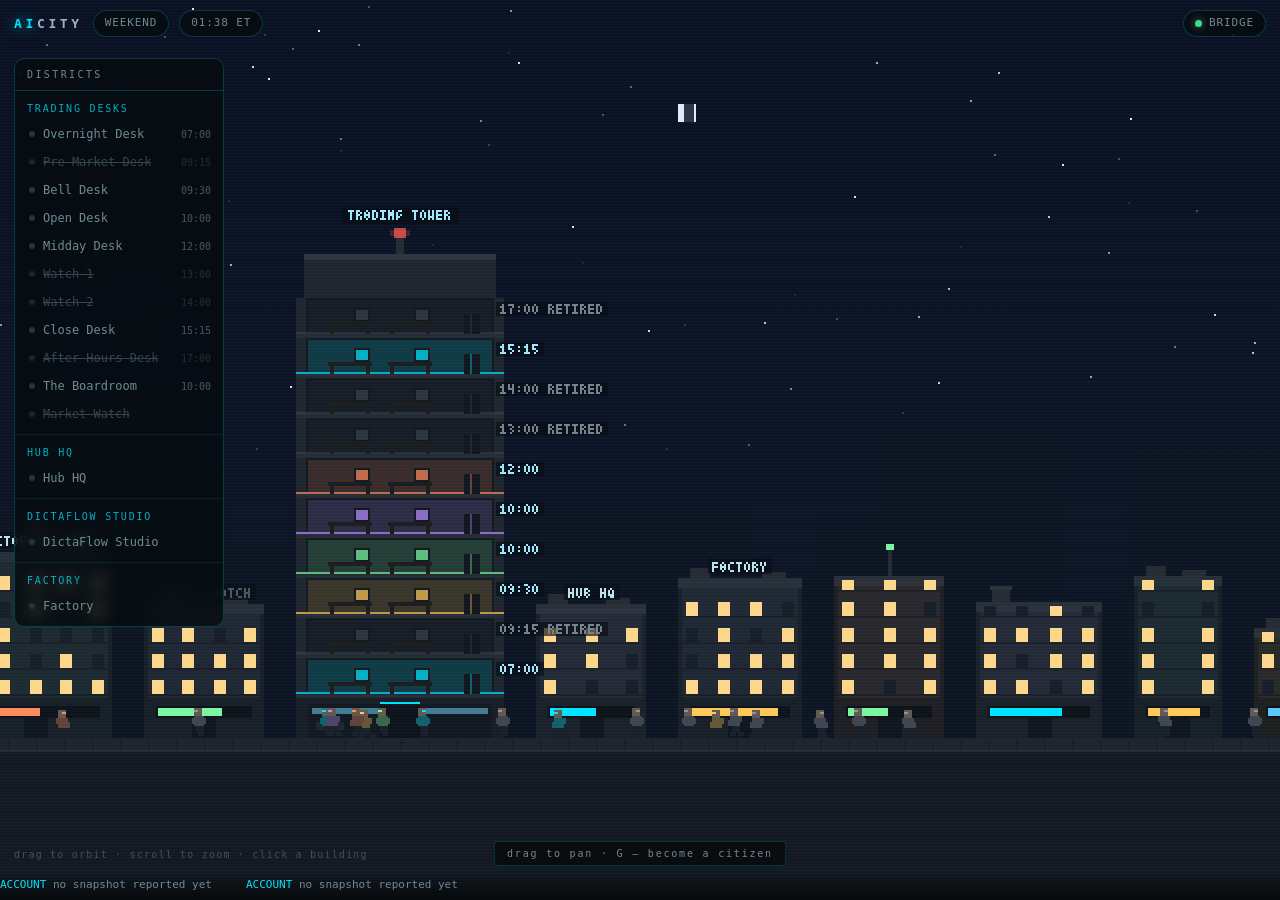
==== index.html @ 6813d1a9 "city: deploy 2026-08-03 14:14" ====
<!doctype html>
<html lang="en">
<head>
  <meta charset="utf-8" />
  <meta name="viewport" content="width=device-width, initial-scale=1, viewport-fit=cover" />
  <title>AI CITY</title>
  <script type="module" crossorigin src="./assets/index-B3OjhcSP.js"></script>
  <link rel="stylesheet" crossorigin href="./assets/index-Cf5vl6NW.css">
</head>
<body>
  <canvas id="scene"></canvas>

  <div id="boot">INITIALIZING CITY<span class="dots"></span></div>

  <header id="topbar">
    <div class="brand">AI<span>CITY</span></div>
    <div class="pill" id="market">--</div>
    <div class="pill mono" id="clock">--:--</div>
    <div class="spacer"></div>
    <div class="pill" id="link"><i class="dot"></i><span>bridge</span></div>
  </header>

  <aside id="roster">
    <div class="roster-title">DISTRICTS</div>
    <div id="roster-list"></div>
  </aside>

  <section id="panel" class="closed">
    <button id="panel-close" title="Close">&times;</button>
    <div id="panel-body"></div>
  </section>

  <footer id="ticker"><div id="ticker-track"></div></footer>

  <div id="hint">drag to orbit &middot; scroll to zoom &middot; click a building</div>

</body>
</html>
---- assets/index-Cf5vl6NW.css ----
:root{--acc:#00e5ff;--acc-dim:#0b7c8a;--bg:#060809;--panel:#060c0fd1;--line:#00e5ff38;--text:#cfe9ee;--muted:#6d8b93;--warn:#ff5f56;--good:#38e08a}*{box-sizing:border-box}html,body{background:var(--bg);height:100%;color:var(--text);-webkit-font-smoothing:antialiased;margin:0;font:13px/1.5 ui-monospace,Cascadia Mono,JetBrains Mono,Consolas,monospace;overflow:hidden}#scene{width:100%;height:100%;image-rendering:pixelated;cursor:grab;display:block;position:fixed;inset:0}#scene:active{cursor:grabbing}body:after{content:"";pointer-events:none;z-index:5;background:repeating-linear-gradient(#00e5ff09 0 1px,#0000 1px 3px);position:fixed;inset:0}#boot{letter-spacing:.3em;color:var(--acc);text-shadow:0 0 12px var(--acc);z-index:50;place-content:center;transition:opacity .6s;display:grid;position:fixed;inset:0}#boot.gone{opacity:0;pointer-events:none}.dots:after{content:"...";animation:1.2s steps(4,end) infinite dots}@keyframes dots{0%{content:""}33%{content:"."}66%{content:".."}to{content:"..."}}#topbar{z-index:10;pointer-events:none;align-items:center;gap:10px;padding:10px 14px;display:flex;position:fixed;top:0;left:0;right:0}#topbar>*{pointer-events:auto}.spacer{flex:1}.brand{letter-spacing:.28em;color:var(--acc);text-shadow:0 0 14px #00e5ffb3;font-weight:700}.brand span{color:var(--text);text-shadow:none;opacity:.75}.pill{border:1px solid var(--line);background:var(--panel);-webkit-backdrop-filter:blur(6px);backdrop-filter:blur(6px);letter-spacing:.08em;text-transform:uppercase;color:var(--muted);border-radius:999px;align-items:center;gap:7px;padding:4px 11px;font-size:11px;display:inline-flex}.pill.live{color:var(--acc);border-color:#00e5ff80;box-shadow:inset 0 0 16px #00e5ff2e}.mono{font-variant-numeric:tabular-nums}.dot{background:var(--warn);border-radius:50%;width:7px;height:7px;box-shadow:0 0 8px}.pill.ok .dot{background:var(--good)}#roster{z-index:10;background:var(--panel);border:1px solid var(--line);-webkit-backdrop-filter:blur(8px);backdrop-filter:blur(8px);border-radius:10px;width:210px;position:fixed;top:58px;left:14px;overflow:hidden}.roster-title{letter-spacing:.24em;color:var(--muted);border-bottom:1px solid var(--line);padding:8px 12px;font-size:10px}.rgroup{padding:6px 0}.rgroup+.rgroup{border-top:1px solid #00e5ff1a}.rgroup-name{letter-spacing:.18em;color:var(--acc);opacity:.75;padding:4px 12px;font-size:10px}.ritem{cursor:pointer;color:var(--muted);border-left:2px solid #0000;align-items:center;gap:8px;padding:5px 12px;font-size:12px;display:flex}.ritem:hover{color:var(--text);background:#00e5ff12}.ritem.sel{border-left-color:var(--acc);color:var(--text);background:#00e5ff17}.ritem .s{background:#24343a;border-radius:50%;flex:none;width:6px;height:6px}.ritem .s.active{background:var(--acc);box-shadow:0 0 9px var(--acc)}.ritem .s.idle{background:var(--acc-dim)}.ritem .s.error{background:var(--warn);box-shadow:0 0 9px var(--warn)}.ritem .s.retired{background:#3a4149}.ritem.retired{opacity:.45}.ritem.retired .t{text-decoration:line-through;text-decoration-thickness:1px}.ritem .t{white-space:nowrap;text-overflow:ellipsis;flex:1;overflow:hidden}.ritem .at{opacity:.6;font-size:10px}#panel{z-index:12;background:var(--panel);border:1px solid var(--line);-webkit-backdrop-filter:blur(10px);backdrop-filter:blur(10px);border-radius:10px;flex-direction:column;width:380px;max-width:calc(100vw - 28px);transition:transform .28s,opacity .28s;display:flex;position:fixed;top:58px;bottom:52px;right:14px;box-shadow:0 0 40px #00e5ff1a}#panel.closed{opacity:0;pointer-events:none;transform:translate(calc(100% + 20px))}#panel-close{color:var(--muted);cursor:pointer;z-index:2;background:0 0;border:none;font-size:20px;line-height:1;position:absolute;top:6px;right:8px}#panel-close:hover{color:var(--acc)}#panel-body{scrollbar-width:thin;flex:1;padding:14px;overflow:auto}.p-name{color:var(--acc);text-shadow:0 0 12px #00e5ff80;letter-spacing:.06em;font-size:16px}.p-sub{color:var(--muted);letter-spacing:.1em;text-transform:uppercase;margin-top:2px;font-size:11px}.p-role{color:var(--text);opacity:.85;margin:10px 0 4px}.p-sec{letter-spacing:.22em;color:var(--muted);border-bottom:1px solid #00e5ff24;margin:16px 0 6px;padding-bottom:4px;font-size:10px}.sec-toggle{cursor:pointer;-webkit-user-select:none;user-select:none}.sec-toggle:after{content:" ▸";color:var(--acc)}.sec-toggle.expanded:after{content:" ▾"}.sec-toggle:hover{color:var(--acc)}.sec-body{display:none}.sec-body.open{display:block}.kv{justify-content:space-between;gap:10px;padding:3px 0;font-size:12px;display:flex}.kv b{color:var(--muted);font-weight:500}.kv span{font-variant-numeric:tabular-nums}.pos{border-bottom:1px dashed #00e5ff1a;justify-content:space-between;padding:5px 0;display:flex}.pos .tk{color:var(--acc)}.pos-click{cursor:pointer}.pos-click:hover{background:#00e5ff0f}.pos-click .tk:before{content:"▸ ";color:var(--muted)}.pos-click.expanded .tk:before{content:"▾ "}.pos-detail{border-left:1px solid #00e5ff2e;margin:0 0 6px 4px;padding:4px 0 8px 12px;display:none}.pos-detail.open{display:block}.gauge{background:linear-gradient(90deg,#ff5f5659,#00e5ff59);border-radius:3px;height:5px;margin:8px 0 3px;position:relative;overflow:hidden}.gauge-fill{background:var(--acc);height:100%;box-shadow:0 0 8px var(--acc)}.gauge-ends{justify-content:space-between;font-size:10px;display:flex}.up{color:var(--good)}.down{color:var(--warn)}.ev{color:var(--muted);gap:8px;padding:4px 0;font-size:11px;display:flex}.ev time{color:var(--acc-dim);font-variant-numeric:tabular-nums;flex:none}.empty{color:var(--muted);opacity:.6;padding:6px 0;font-style:italic}.note{color:var(--muted);opacity:.85;padding:4px 0 8px;font-size:11px;line-height:1.45}.tag-dim,.tag-warn{letter-spacing:.08em;text-transform:uppercase;vertical-align:middle;border-radius:3px;margin-left:6px;padding:1px 5px;font-size:9px}.tag-dim{color:var(--muted);border:1px solid #ffffff29}.tag-warn{color:var(--warn);border:1px solid #ffb02066}.chat-log{flex-direction:column;gap:8px;margin:8px 0;display:flex}.msg{white-space:pre-wrap;word-break:break-word;border-radius:8px;padding:7px 10px;font-size:12px}.msg.me{background:#00e5ff1f;border:1px solid #00e5ff47;align-self:flex-end;max-width:88%}.msg.them{background:#ffffff0a;border:1px solid #00e5ff1f;max-width:94%}.msg.err{color:#ffb4af;background:#ff5f561f;border:1px solid #ff5f5666}.msg.pending{color:var(--muted);font-style:italic}.chat-form{gap:6px;margin-top:8px;display:flex}.chat-form input{border:1px solid var(--line);min-width:0;color:var(--text);font:inherit;background:#0006;border-radius:7px;flex:1;padding:8px 10px;font-size:12px}.chat-form input:focus{border-color:var(--acc);outline:none;box-shadow:0 0 12px #00e5ff33}.chat-form button{color:var(--acc);cursor:pointer;font:inherit;background:#00e5ff24;border:1px solid #00e5ff73;border-radius:7px;padding:0 14px;font-size:12px}.chat-form button:hover:not(:disabled){background:#00e5ff42}.chat-form button:disabled{opacity:.4;cursor:default}#ticker{z-index:10;background:linear-gradient(#0000,#060809f2);border-top:1px solid #00e5ff24;align-items:center;height:30px;display:flex;position:fixed;bottom:0;left:0;right:0;overflow:hidden}#ticker-track{white-space:nowrap;color:var(--muted);gap:34px;font-size:11px;animation:120s linear infinite slide;display:flex}#ticker-track b{color:var(--acc);font-weight:500}@keyframes slide{0%{transform:translate(0)}to{transform:translate(-50%)}}#hint{z-index:10;letter-spacing:.12em;color:var(--muted);opacity:.5;pointer-events:none;font-size:10px;position:fixed;bottom:38px;left:14px}@media (width<=760px){#roster{display:none}#panel{width:auto;top:52px;left:10px;right:10px}#hint{display:none}}#fly-hint{z-index:6;letter-spacing:.18em;color:var(--muted);pointer-events:none;white-space:nowrap;background:#060809b8;border:1px solid #00e5ff2e;border-radius:3px;padding:4px 12px;font-size:10px;position:fixed;bottom:34px;left:50%;transform:translate(-50%)}#fly-hint.on{color:var(--acc);border-color:#00e5ff80}#token-btn{font:inherit;letter-spacing:.08em;text-transform:uppercase;color:var(--warn);background:var(--panel);border:1px solid var(--warn);cursor:pointer;border-radius:999px;padding:4px 11px;font-size:11px}#token-btn:hover{color:var(--bg);background:var(--warn)}
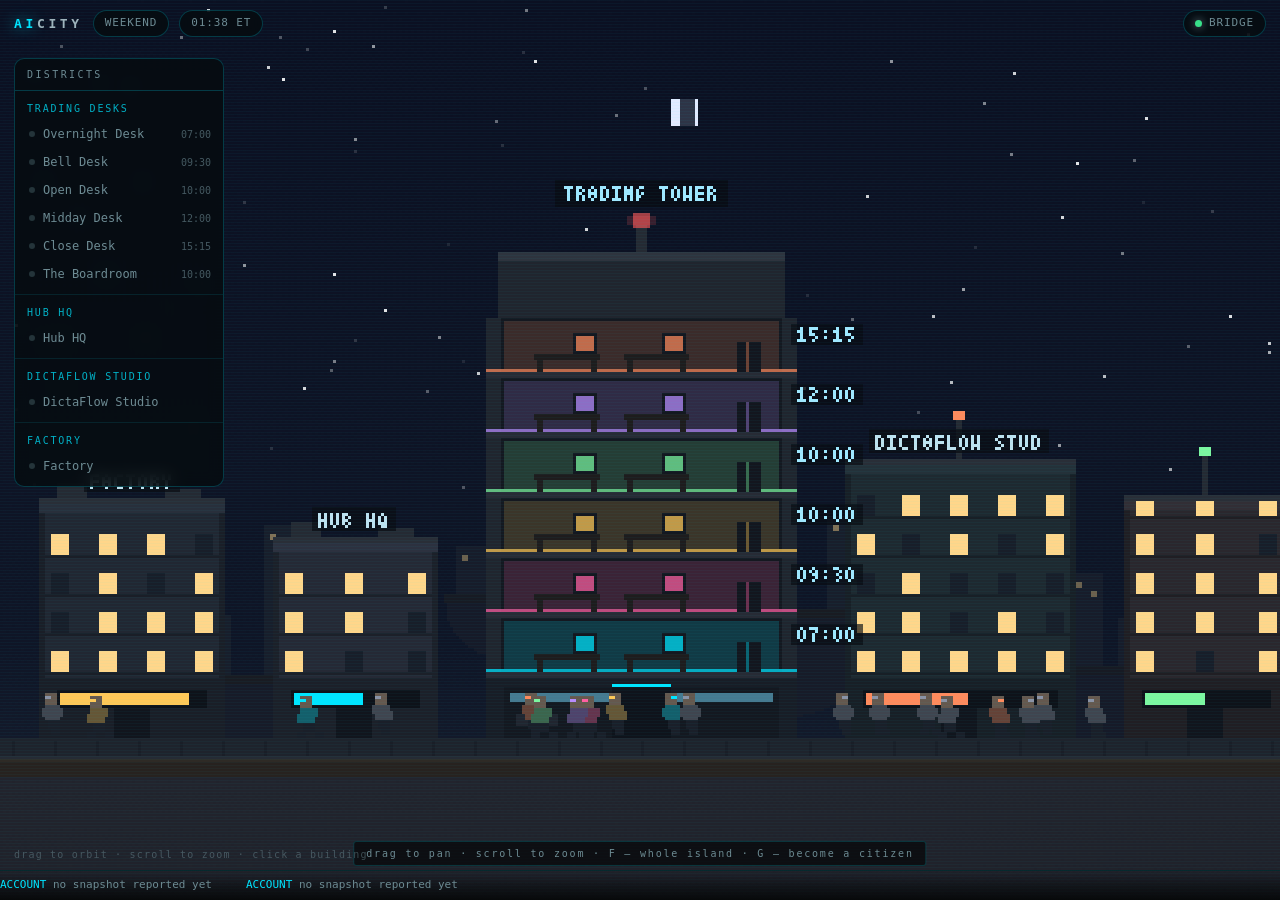
==== commit 0774426f: "city: deploy 2026-08-03 14:28" ====
--- a/index.html
+++ b/index.html
@@ -4,7 +4,7 @@
   <meta charset="utf-8" />
   <meta name="viewport" content="width=device-width, initial-scale=1, viewport-fit=cover" />
   <title>AI CITY</title>
-  <script type="module" crossorigin src="./assets/index-B3OjhcSP.js"></script>
+  <script type="module" crossorigin src="./assets/index-BJUnOMNM.js"></script>
   <link rel="stylesheet" crossorigin href="./assets/index-Cf5vl6NW.css">
 </head>
 <body>
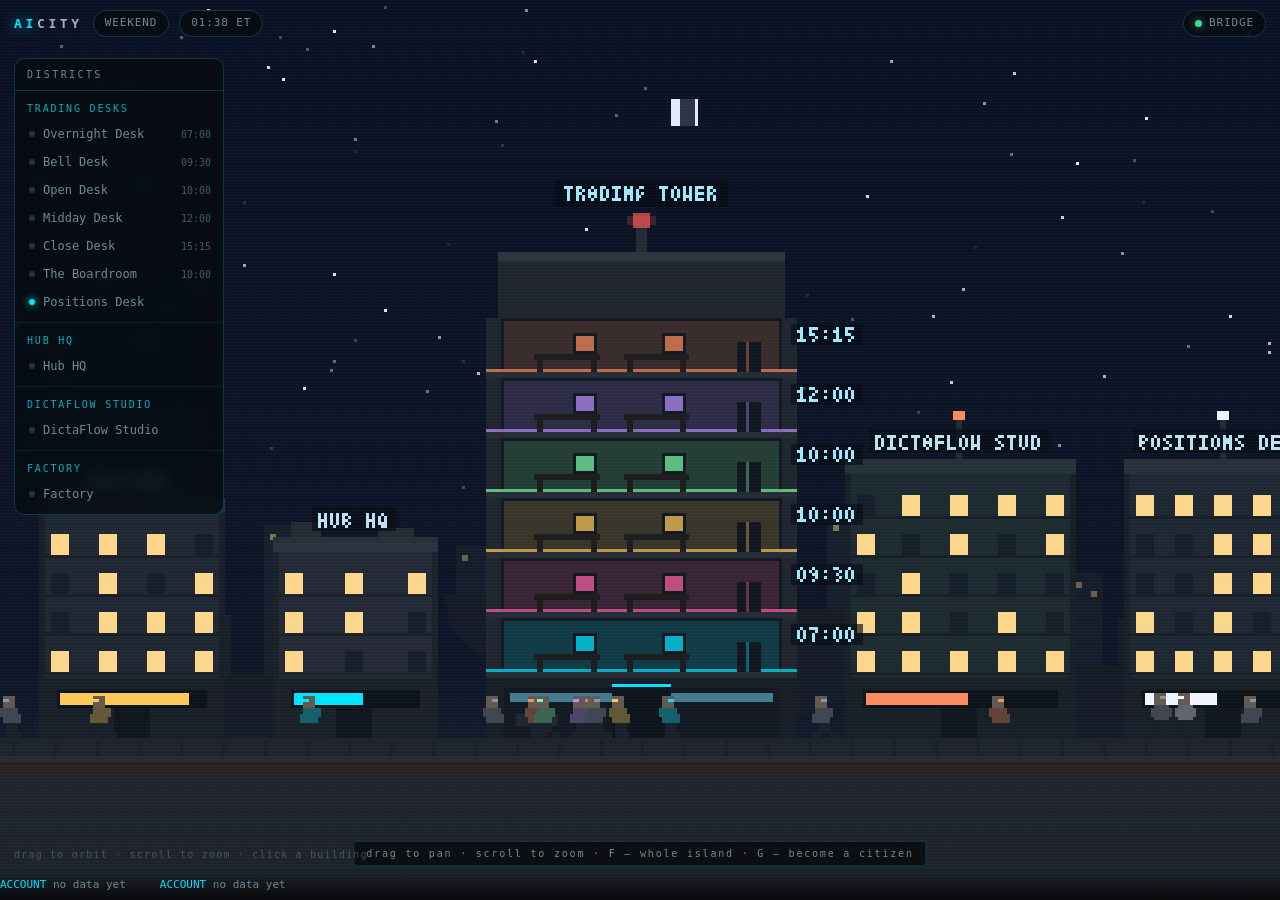
==== commit 638455e1: "city: deploy 2026-08-03 17:28" ====
--- a/index.html
+++ b/index.html
@@ -4,8 +4,8 @@
   <meta charset="utf-8" />
   <meta name="viewport" content="width=device-width, initial-scale=1, viewport-fit=cover" />
   <title>AI CITY</title>
-  <script type="module" crossorigin src="./assets/index-BJUnOMNM.js"></script>
-  <link rel="stylesheet" crossorigin href="./assets/index-Cf5vl6NW.css">
+  <script type="module" crossorigin src="./assets/index-D1VXGylU.js"></script>
+  <link rel="stylesheet" crossorigin href="./assets/index-CCZ6mVOI.css">
 </head>
 <body>
   <canvas id="scene"></canvas>
--- a/assets/index-CCZ6mVOI.css
+++ b/assets/index-CCZ6mVOI.css
@@ -0,0 +1 @@
+:root{--acc:#00e5ff;--acc-dim:#0b7c8a;--bg:#060809;--panel:#060c0fd1;--line:#00e5ff38;--text:#cfe9ee;--muted:#6d8b93;--warn:#ff5f56;--good:#38e08a}*{box-sizing:border-box}html,body{background:var(--bg);height:100%;color:var(--text);-webkit-font-smoothing:antialiased;margin:0;font:13px/1.5 ui-monospace,Cascadia Mono,JetBrains Mono,Consolas,monospace;overflow:hidden}#scene{width:100%;height:100%;image-rendering:pixelated;cursor:grab;display:block;position:fixed;inset:0}#scene:active{cursor:grabbing}body:after{content:"";pointer-events:none;z-index:5;background:repeating-linear-gradient(#00e5ff09 0 1px,#0000 1px 3px);position:fixed;inset:0}#boot{letter-spacing:.3em;color:var(--acc);text-shadow:0 0 12px var(--acc);z-index:50;place-content:center;transition:opacity .6s;display:grid;position:fixed;inset:0}#boot.gone{opacity:0;pointer-events:none}.dots:after{content:"...";animation:1.2s steps(4,end) infinite dots}@keyframes dots{0%{content:""}33%{content:"."}66%{content:".."}to{content:"..."}}#topbar{z-index:10;pointer-events:none;align-items:center;gap:10px;padding:10px 14px;display:flex;position:fixed;top:0;left:0;right:0}#topbar>*{pointer-events:auto}.spacer{flex:1}.brand{letter-spacing:.28em;color:var(--acc);text-shadow:0 0 14px #00e5ffb3;font-weight:700}.brand span{color:var(--text);text-shadow:none;opacity:.75}.pill{border:1px solid var(--line);background:var(--panel);-webkit-backdrop-filter:blur(6px);backdrop-filter:blur(6px);letter-spacing:.08em;text-transform:uppercase;color:var(--muted);border-radius:999px;align-items:center;gap:7px;padding:4px 11px;font-size:11px;display:inline-flex}.pill.live{color:var(--acc);border-color:#00e5ff80;box-shadow:inset 0 0 16px #00e5ff2e}.mono{font-variant-numeric:tabular-nums}.dot{background:var(--warn);border-radius:50%;width:7px;height:7px;box-shadow:0 0 8px}.pill.ok .dot{background:var(--good)}#roster{z-index:10;background:var(--panel);border:1px solid var(--line);-webkit-backdrop-filter:blur(8px);backdrop-filter:blur(8px);border-radius:10px;width:210px;position:fixed;top:58px;left:14px;overflow:hidden}.roster-title{letter-spacing:.24em;color:var(--muted);border-bottom:1px solid var(--line);padding:8px 12px;font-size:10px}.rgroup{padding:6px 0}.rgroup+.rgroup{border-top:1px solid #00e5ff1a}.rgroup-name{letter-spacing:.18em;color:var(--acc);opacity:.75;padding:4px 12px;font-size:10px}.ritem{cursor:pointer;color:var(--muted);border-left:2px solid #0000;align-items:center;gap:8px;padding:5px 12px;font-size:12px;display:flex}.ritem:hover{color:var(--text);background:#00e5ff12}.ritem.sel{border-left-color:var(--acc);color:var(--text);background:#00e5ff17}.ritem .s{background:#24343a;border-radius:50%;flex:none;width:6px;height:6px}.ritem .s.active{background:var(--acc);box-shadow:0 0 9px var(--acc)}.ritem .s.idle{background:var(--acc-dim)}.ritem .s.error{background:var(--warn);box-shadow:0 0 9px var(--warn)}.ritem .s.retired{background:#3a4149}.ritem.retired{opacity:.45}.ritem.retired .t{text-decoration:line-through;text-decoration-thickness:1px}.ritem .t{white-space:nowrap;text-overflow:ellipsis;flex:1;overflow:hidden}.ritem .at{opacity:.6;font-size:10px}#panel{z-index:12;background:var(--panel);border:1px solid var(--line);-webkit-backdrop-filter:blur(10px);backdrop-filter:blur(10px);border-radius:10px;flex-direction:column;width:380px;max-width:calc(100vw - 28px);transition:transform .28s,opacity .28s;display:flex;position:fixed;top:58px;bottom:52px;right:14px;box-shadow:0 0 40px #00e5ff1a}#panel.closed{opacity:0;pointer-events:none;transform:translate(calc(100% + 20px))}#panel-close{color:var(--muted);cursor:pointer;z-index:2;background:0 0;border:none;font-size:20px;line-height:1;position:absolute;top:6px;right:8px}#panel-close:hover{color:var(--acc)}#panel-body{scrollbar-width:thin;flex:1;padding:14px;overflow:auto}.p-name{color:var(--acc);text-shadow:0 0 12px #00e5ff80;letter-spacing:.06em;font-size:16px}.p-sub{color:var(--muted);letter-spacing:.1em;text-transform:uppercase;margin-top:2px;font-size:11px}.p-role{color:var(--text);opacity:.85;margin:10px 0 4px}.p-sec{letter-spacing:.22em;color:var(--muted);border-bottom:1px solid #00e5ff24;margin:16px 0 6px;padding-bottom:4px;font-size:10px}.sec-toggle{cursor:pointer;-webkit-user-select:none;user-select:none}.sec-toggle:after{content:" ▸";color:var(--acc)}.sec-toggle.expanded:after{content:" ▾"}.sec-toggle:hover{color:var(--acc)}.sec-body{display:none}.sec-body.open{display:block}.kv{justify-content:space-between;gap:10px;padding:3px 0;font-size:12px;display:flex}.kv b{color:var(--muted);font-weight:500}.kv span{font-variant-numeric:tabular-nums}.pos{border-bottom:1px dashed #00e5ff1a;justify-content:space-between;padding:5px 0;display:flex}.pos .tk{color:var(--acc)}.pos-click{cursor:pointer}.pos-click:hover{background:#00e5ff0f}.pos-click .tk:before{content:"▸ ";color:var(--muted)}.pos-click.expanded .tk:before{content:"▾ "}.pos-detail{border-left:1px solid #00e5ff2e;margin:0 0 6px 4px;padding:4px 0 8px 12px;display:none}.pos-detail.open{display:block}.gauge{background:linear-gradient(90deg,#ff5f5659,#00e5ff59);border-radius:3px;height:5px;margin:8px 0 3px;position:relative;overflow:hidden}.gauge-fill{background:var(--acc);height:100%;box-shadow:0 0 8px var(--acc)}.gauge-ends{justify-content:space-between;font-size:10px;display:flex}.up{color:var(--good)}.down{color:var(--warn)}.ev{color:var(--muted);gap:8px;padding:4px 0;font-size:11px;display:flex}.ev time{color:var(--acc-dim);font-variant-numeric:tabular-nums;flex:none}.empty{color:var(--muted);opacity:.6;padding:6px 0;font-style:italic}.note{color:var(--muted);opacity:.85;padding:4px 0 8px;font-size:11px;line-height:1.45}.update-bar{flex-wrap:wrap;align-items:center;gap:9px;margin:10px 0 4px;display:flex}.update-btn{font:inherit;letter-spacing:.1em;color:var(--bg);background:var(--acc);cursor:pointer;border:0;border-radius:3px;padding:6px 12px;font-size:11px}.update-btn:hover{filter:brightness(1.12)}.update-btn:disabled{opacity:.5;cursor:default}.update-note{color:var(--muted);font-size:10px}.tag-dim,.tag-warn{letter-spacing:.08em;text-transform:uppercase;vertical-align:middle;border-radius:3px;margin-left:6px;padding:1px 5px;font-size:9px}.tag-dim{color:var(--muted);border:1px solid #ffffff29}.tag-warn{color:var(--warn);border:1px solid #ffb02066}.chat-log{flex-direction:column;gap:8px;margin:8px 0;display:flex}.msg{white-space:pre-wrap;word-break:break-word;border-radius:8px;padding:7px 10px;font-size:12px}.msg.me{background:#00e5ff1f;border:1px solid #00e5ff47;align-self:flex-end;max-width:88%}.msg.them{background:#ffffff0a;border:1px solid #00e5ff1f;max-width:94%}.msg.err{color:#ffb4af;background:#ff5f561f;border:1px solid #ff5f5666}.msg.pending{color:var(--muted);font-style:italic}.chat-form{gap:6px;margin-top:8px;display:flex}.chat-form input{border:1px solid var(--line);min-width:0;color:var(--text);font:inherit;background:#0006;border-radius:7px;flex:1;padding:8px 10px;font-size:12px}.chat-form input:focus{border-color:var(--acc);outline:none;box-shadow:0 0 12px #00e5ff33}.chat-form button{color:var(--acc);cursor:pointer;font:inherit;background:#00e5ff24;border:1px solid #00e5ff73;border-radius:7px;padding:0 14px;font-size:12px}.chat-form button:hover:not(:disabled){background:#00e5ff42}.chat-form button:disabled{opacity:.4;cursor:default}#ticker{z-index:10;background:linear-gradient(#0000,#060809f2);border-top:1px solid #00e5ff24;align-items:center;height:30px;display:flex;position:fixed;bottom:0;left:0;right:0;overflow:hidden}#ticker-track{white-space:nowrap;color:var(--muted);gap:34px;font-size:11px;animation:120s linear infinite slide;display:flex}#ticker-track b{color:var(--acc);font-weight:500}@keyframes slide{0%{transform:translate(0)}to{transform:translate(-50%)}}#hint{z-index:10;letter-spacing:.12em;color:var(--muted);opacity:.5;pointer-events:none;font-size:10px;position:fixed;bottom:38px;left:14px}@media (width<=760px){#roster{display:none}#panel{width:auto;top:52px;left:10px;right:10px}#hint{display:none}}#fly-hint{z-index:6;letter-spacing:.18em;color:var(--muted);pointer-events:none;white-space:nowrap;background:#060809b8;border:1px solid #00e5ff2e;border-radius:3px;padding:4px 12px;font-size:10px;position:fixed;bottom:34px;left:50%;transform:translate(-50%)}#fly-hint.on{color:var(--acc);border-color:#00e5ff80}#token-btn{font:inherit;letter-spacing:.08em;text-transform:uppercase;color:var(--warn);background:var(--panel);border:1px solid var(--warn);cursor:pointer;border-radius:999px;padding:4px 11px;font-size:11px}#token-btn:hover{color:var(--bg);background:var(--warn)}
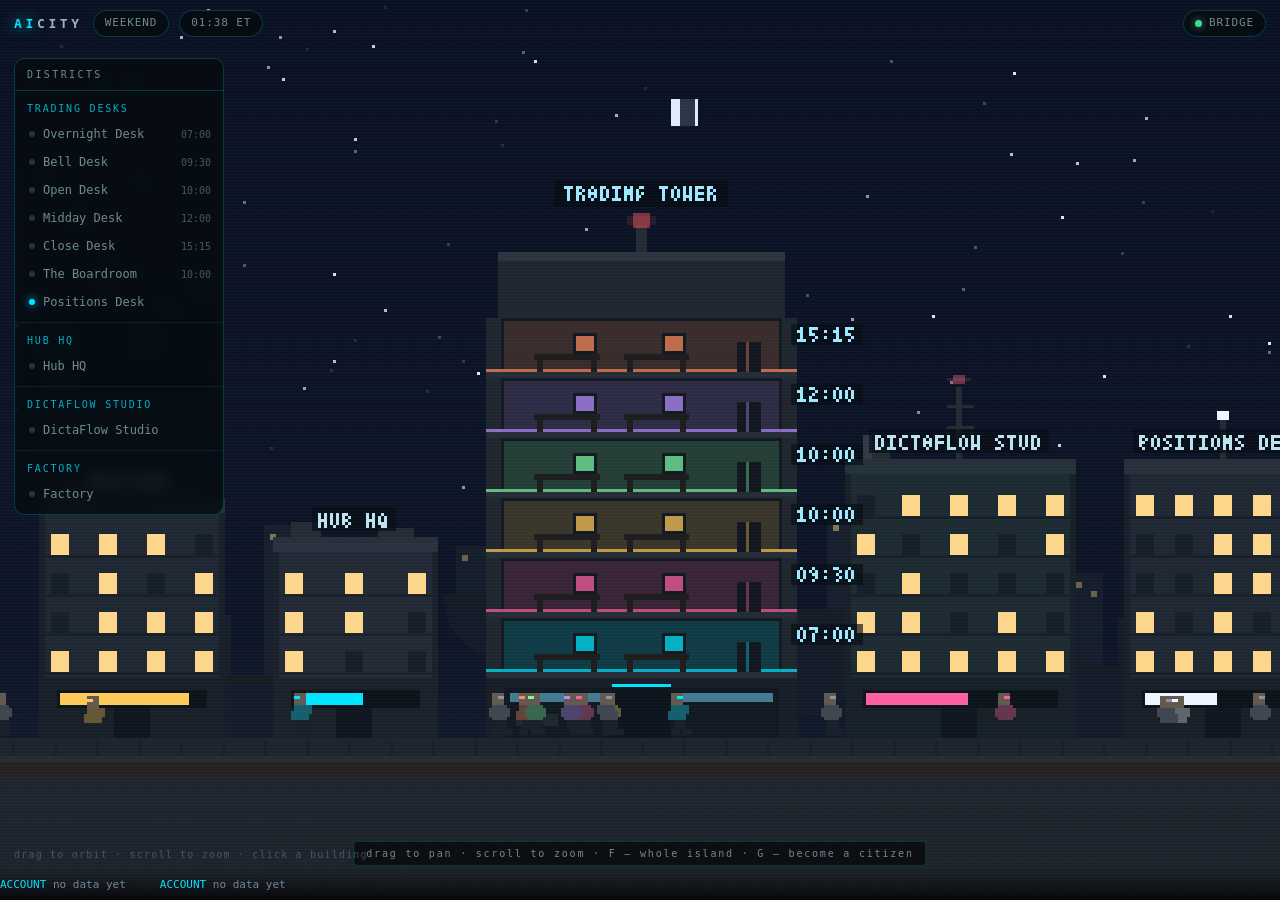
==== commit 640c1378: "city: deploy 2026-08-05 20:14" ====
--- a/index.html
+++ b/index.html
@@ -4,7 +4,7 @@
   <meta charset="utf-8" />
   <meta name="viewport" content="width=device-width, initial-scale=1, viewport-fit=cover" />
   <title>AI CITY</title>
-  <script type="module" crossorigin src="./assets/index-D1VXGylU.js"></script>
+  <script type="module" crossorigin src="./assets/index-DM2bS5pg.js"></script>
   <link rel="stylesheet" crossorigin href="./assets/index-CCZ6mVOI.css">
 </head>
 <body>
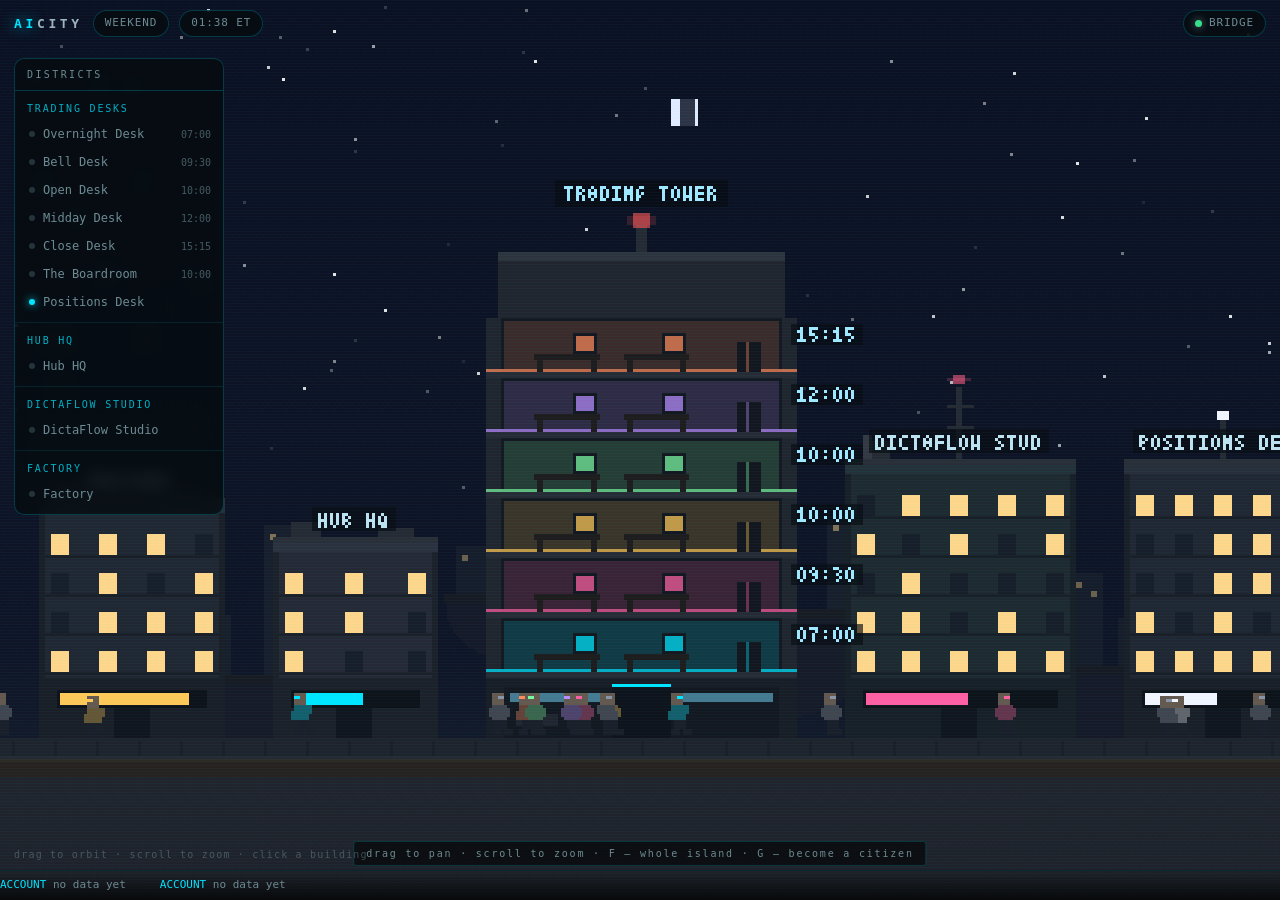
==== commit 76730a02: "city: deploy 2026-08-06 21:09" ====
--- a/index.html
+++ b/index.html
@@ -4,7 +4,7 @@
   <meta charset="utf-8" />
   <meta name="viewport" content="width=device-width, initial-scale=1, viewport-fit=cover" />
   <title>AI CITY</title>
-  <script type="module" crossorigin src="./assets/index-DM2bS5pg.js"></script>
+  <script type="module" crossorigin src="./assets/index-m_goEES6.js"></script>
   <link rel="stylesheet" crossorigin href="./assets/index-CCZ6mVOI.css">
 </head>
 <body>
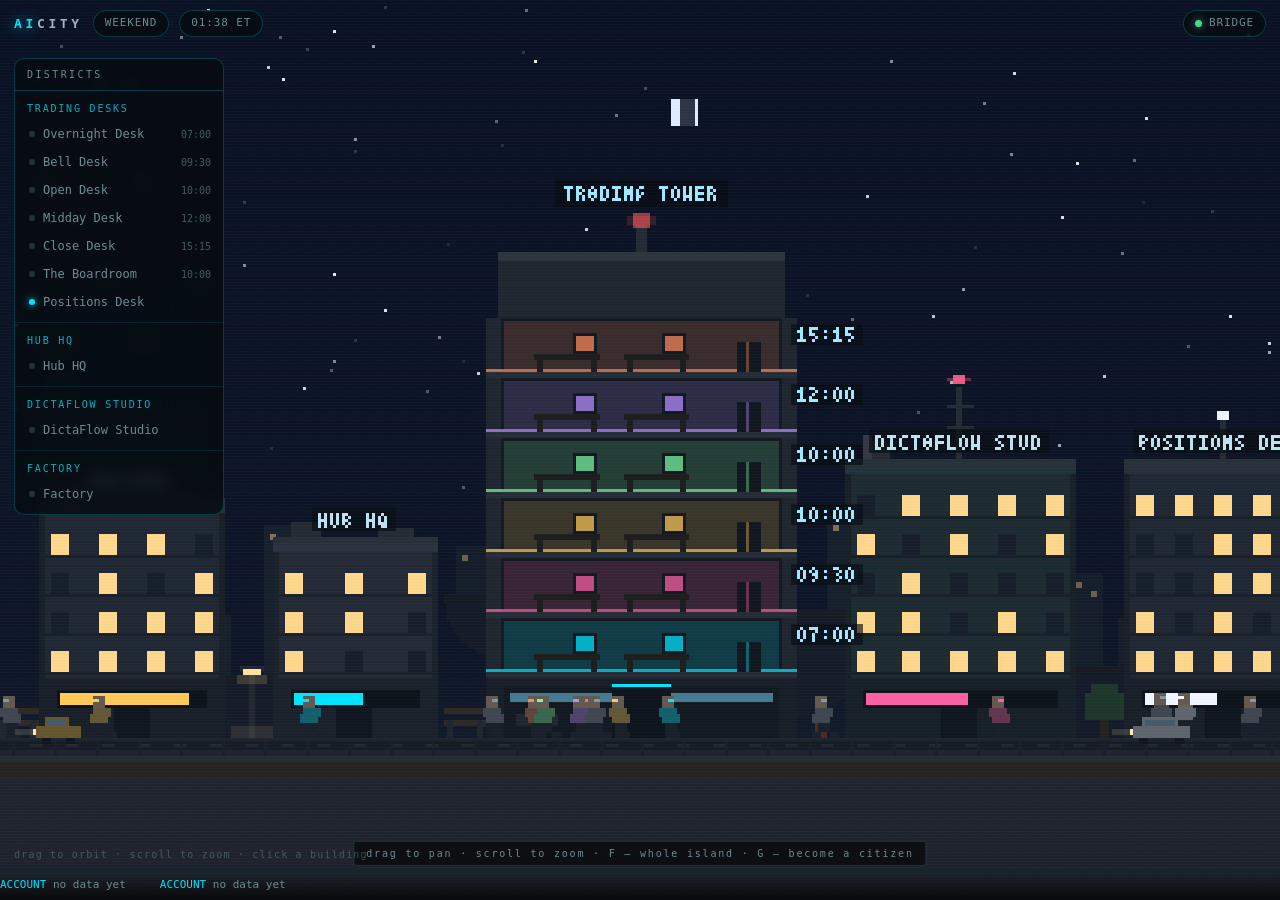
==== commit 5695da8d: "city: deploy 2026-08-12 19:44" ====
--- a/index.html
+++ b/index.html
@@ -4,7 +4,7 @@
   <meta charset="utf-8" />
   <meta name="viewport" content="width=device-width, initial-scale=1, viewport-fit=cover" />
   <title>AI CITY</title>
-  <script type="module" crossorigin src="./assets/index-m_goEES6.js"></script>
+  <script type="module" crossorigin src="./assets/index-C3PBvG4V.js"></script>
   <link rel="stylesheet" crossorigin href="./assets/index-CCZ6mVOI.css">
 </head>
 <body>
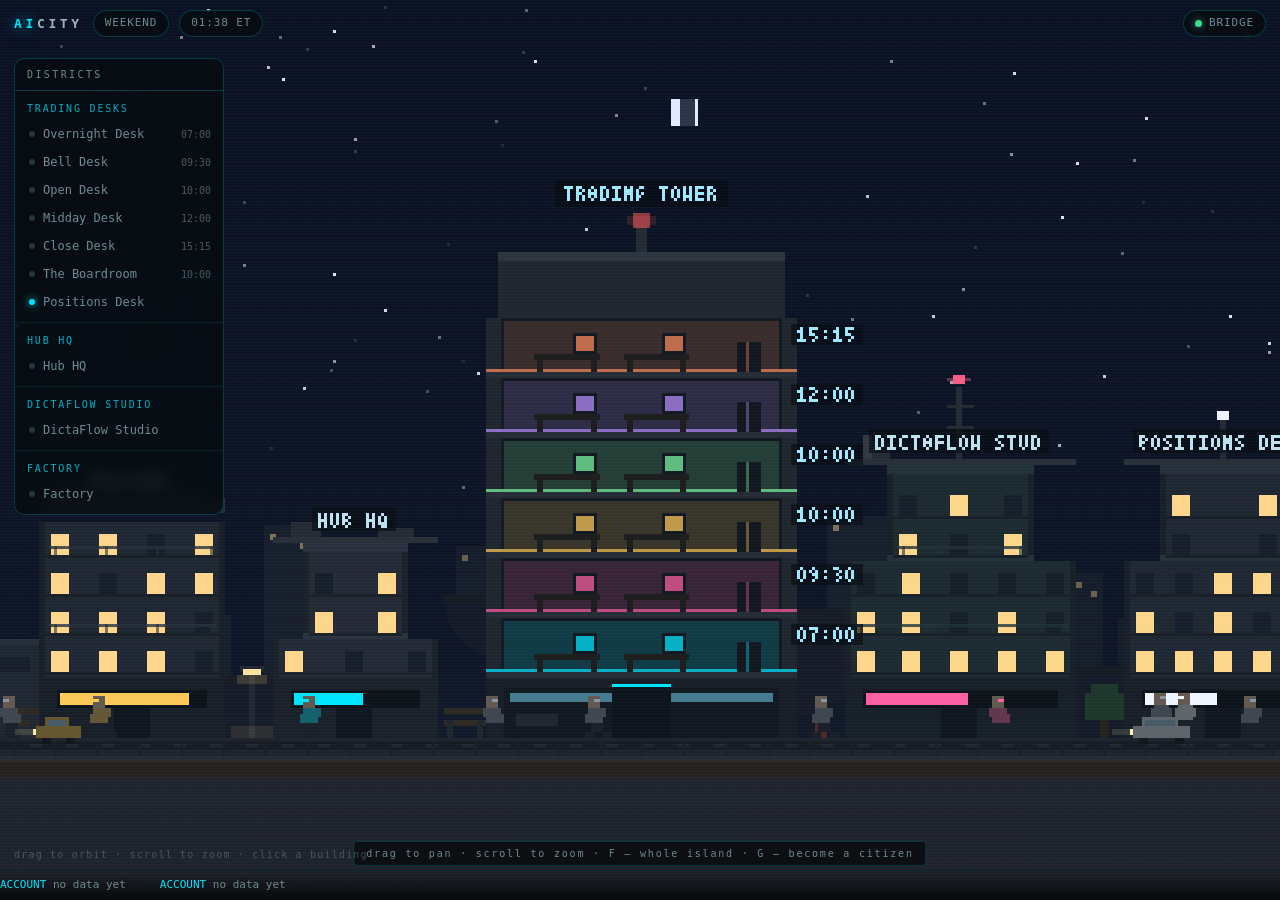
==== commit cd02d73f: "city: deploy 2026-08-12 20:20" ====
--- a/index.html
+++ b/index.html
@@ -4,7 +4,7 @@
   <meta charset="utf-8" />
   <meta name="viewport" content="width=device-width, initial-scale=1, viewport-fit=cover" />
   <title>AI CITY</title>
-  <script type="module" crossorigin src="./assets/index-C3PBvG4V.js"></script>
+  <script type="module" crossorigin src="./assets/index-BDGviCJx.js"></script>
   <link rel="stylesheet" crossorigin href="./assets/index-CCZ6mVOI.css">
 </head>
 <body>
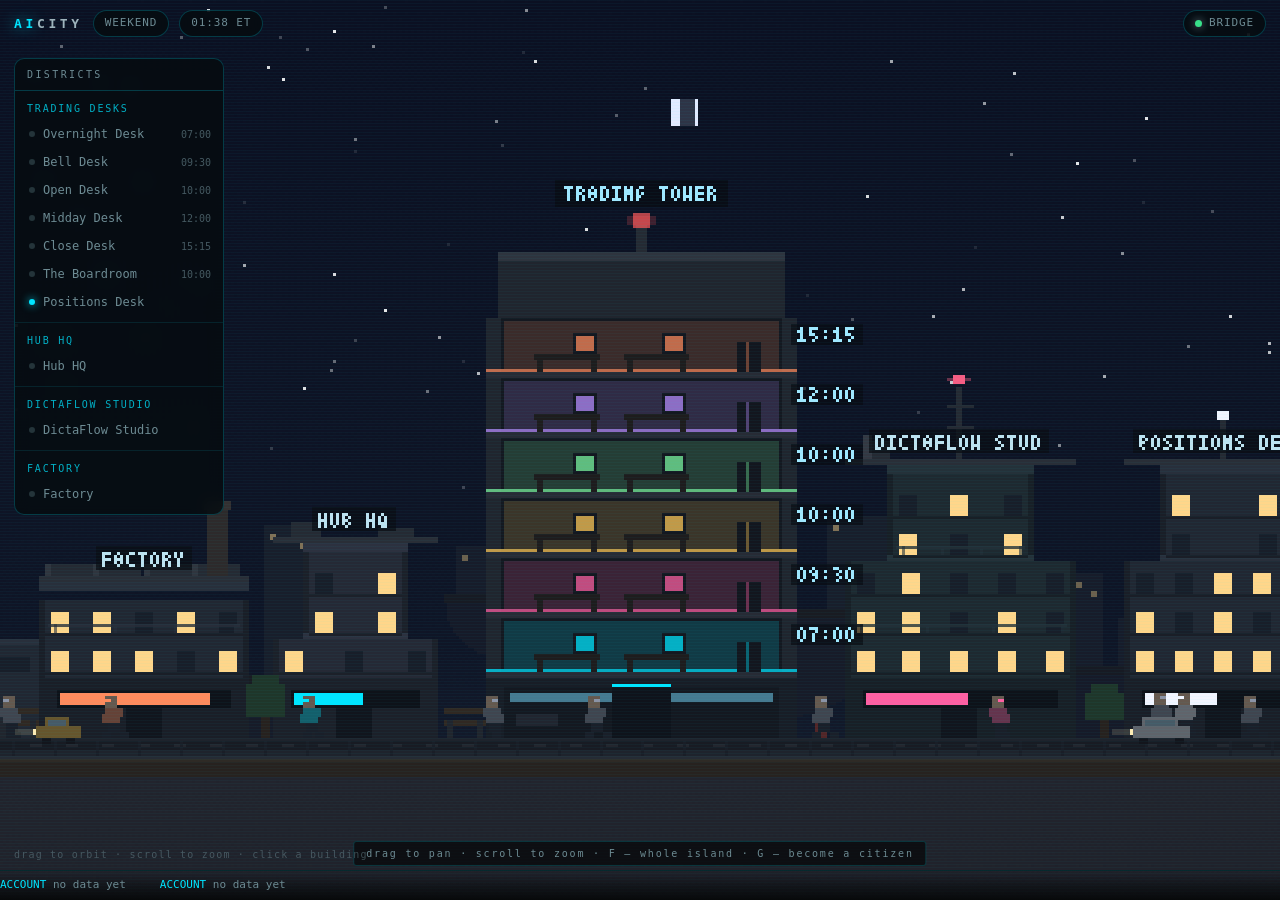
==== commit 0c356429: "city: deploy 2026-08-13 18:31" ====
--- a/index.html
+++ b/index.html
@@ -4,7 +4,7 @@
   <meta charset="utf-8" />
   <meta name="viewport" content="width=device-width, initial-scale=1, viewport-fit=cover" />
   <title>AI CITY</title>
-  <script type="module" crossorigin src="./assets/index-BDGviCJx.js"></script>
+  <script type="module" crossorigin src="./assets/index-JGxkp2Vw.js"></script>
   <link rel="stylesheet" crossorigin href="./assets/index-CCZ6mVOI.css">
 </head>
 <body>
